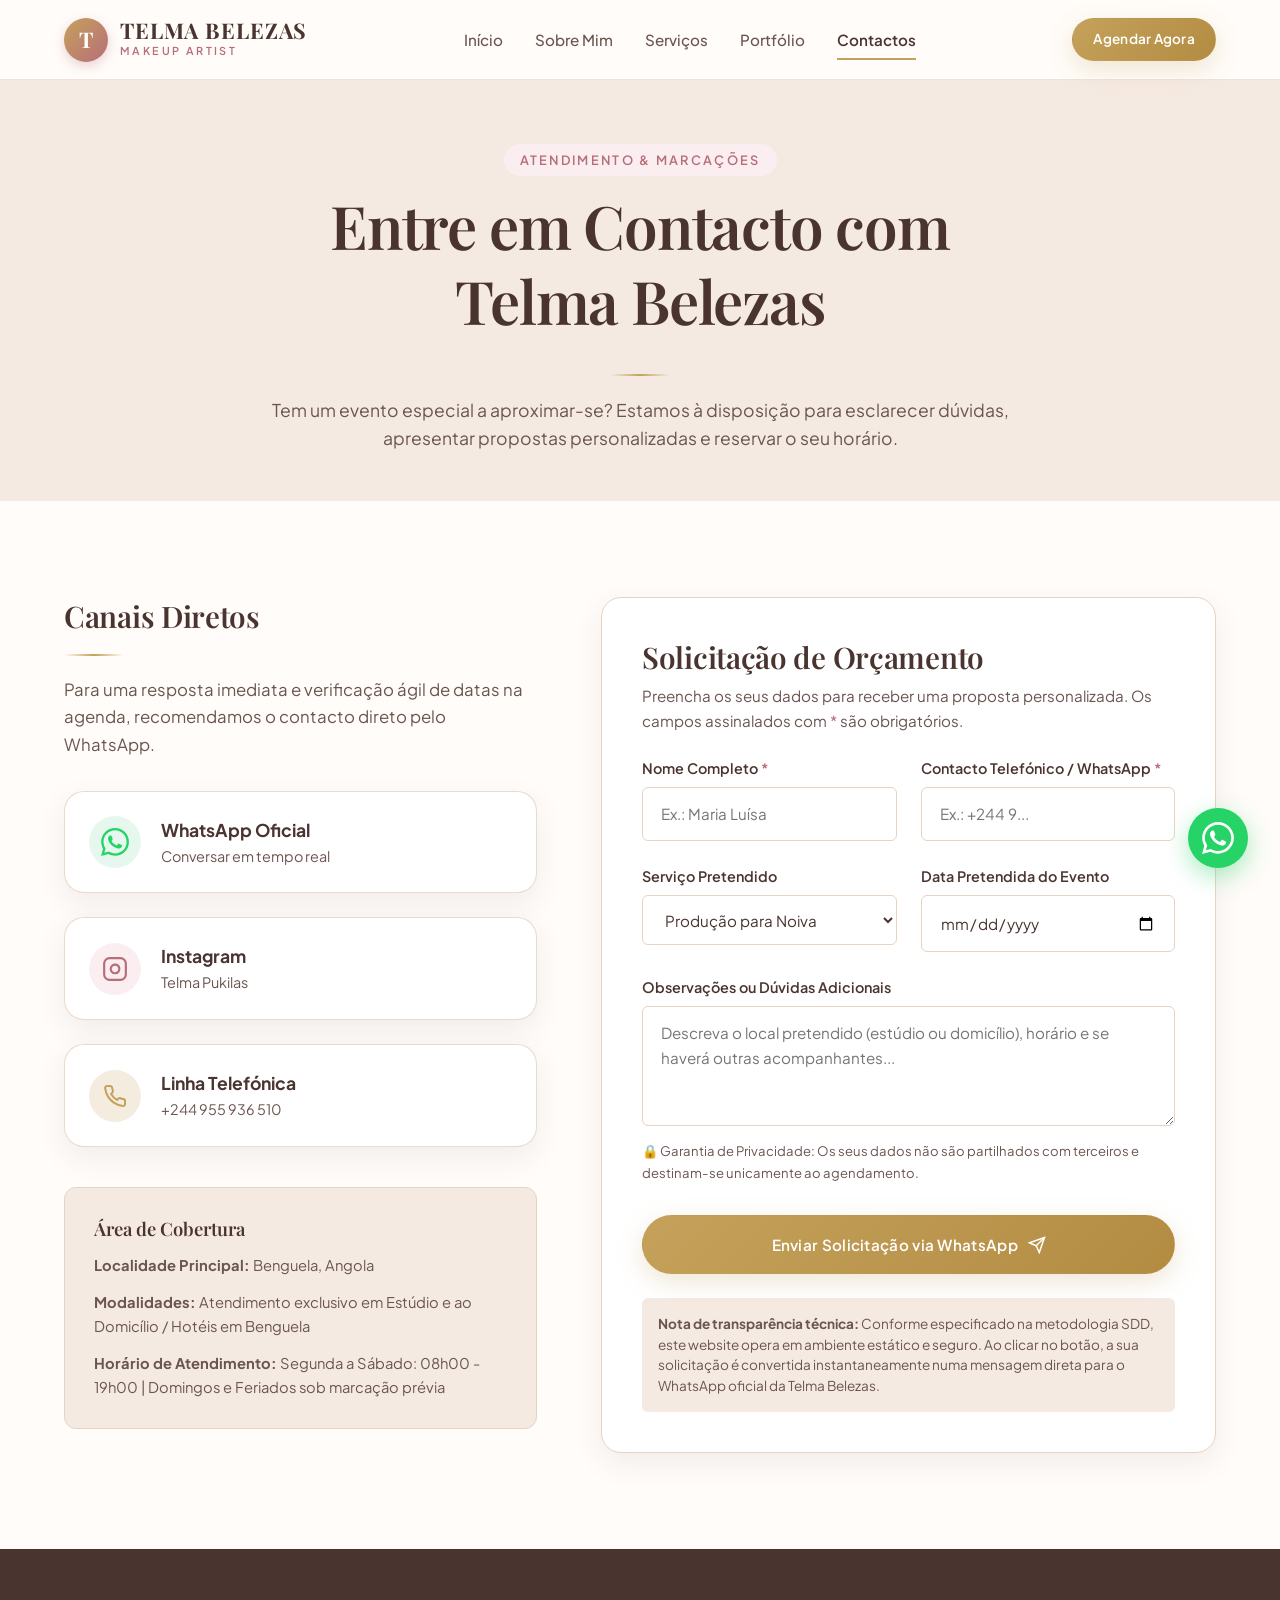
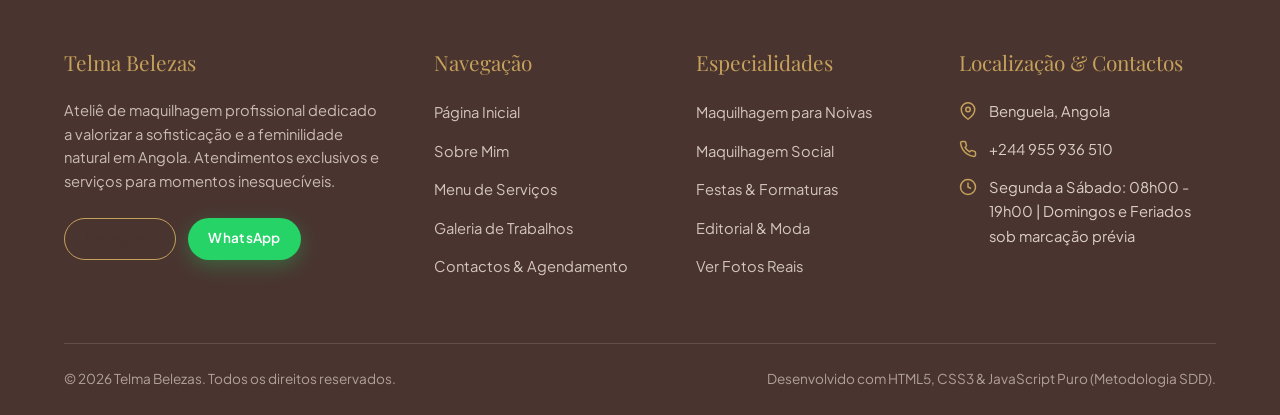
==== contactos.html @ d633916f "feat: initial commit - Telma Belezas portfolio web app" ====
<!DOCTYPE html>
<html lang="pt">
<head>
  <meta charset="UTF-8">
  <meta name="viewport" content="width=device-width, initial-scale=1.0">
  <title>Contactos & Agendamento — Telma Belezas | Maquilhadora em Benguela</title>
  <meta name="description" content="Entre em contacto com Telma Belezas para agendar a sua maquilhagem profissional, consultar datas para casamentos ou esclarecer dúvidas.">
  <meta name="author" content="Telma Belezas">

  <!-- Open Graph -->
  <meta property="og:type" content="website">
  <meta property="og:title" content="Contactos — Telma Belezas">
  <meta property="og:description" content="Fale diretamente com Telma Belezas via WhatsApp, telefone ou Instagram em Benguela, Angola.">
  <meta property="og:image" content="assets/images/telma-belezas.png">

  <!-- Estilos CSS -->
  <link rel="stylesheet" href="css/style.css">
  <link rel="stylesheet" href="css/components.css">
  <link rel="stylesheet" href="css/responsive.css">
</head>
<body>

  <!-- Link de Acessibilidade -->
  <a href="#main-content" class="skip-link">Saltar para o conteúdo principal</a>

  <!-- Cabeçalho -->
  <header class="site-header" role="banner">
    <div class="container header-container">
      <a href="index.html" class="brand-logo" aria-label="Telma Belezas - Página Inicial">
        <span class="logo-symbol" aria-hidden="true">T</span>
        <div class="logo-text-group">
          <span class="logo-main-text">Telma Belezas</span>
          <span class="logo-sub-text">Makeup Artist</span>
        </div>
      </a>

      <button class="mobile-nav-toggle" aria-expanded="false" aria-controls="primary-navigation" aria-label="Abrir menu de navegação">
        <span class="hamburger-line"></span>
        <span class="hamburger-line"></span>
        <span class="hamburger-line"></span>
      </button>

      <nav id="primary-navigation" class="nav-menu" role="navigation" aria-label="Navegação Principal">
        <a href="index.html" class="nav-link">Início</a>
        <a href="sobre.html" class="nav-link">Sobre Mim</a>
        <a href="servicos.html" class="nav-link">Serviços</a>
        <a href="portfolio.html" class="nav-link">Portfólio</a>
        <a href="contactos.html" class="nav-link active">Contactos</a>
      </nav>

      <a href="#" class="btn btn-primary btn-sm header-cta-btn" data-whatsapp-btn aria-label="Agendar via WhatsApp">
        <span>Agendar Agora</span>
      </a>
    </div>
  </header>

  <main id="main-content">

    <!-- HERO DE CONTACTOS -->
    <section class="section section-bg-nude" style="padding: 4rem 0 3rem 0;" aria-labelledby="contact-page-title">
      <div class="container text-center" style="max-width: 820px;">
        <span class="section-tagline">Atendimento & Marcações</span>
        <h1 id="contact-page-title" class="section-title">Entre em Contacto com Telma Belezas</h1>
        <div class="gold-divider"></div>
        <p class="section-subtitle">
          Tem um evento especial a aproximar-se? Estamos à disposição para esclarecer dúvidas, apresentar propostas personalizadas e reservar o seu horário.
        </p>
      </div>
    </section>

    <!-- CONTEÚDO PRINCIPAL: CANAIS DIRETOS & FORMULÁRIO -->
    <section class="section" aria-label="Canais de Comunicação">
      <div class="container" style="display: grid; grid-template-columns: 1fr 1.3fr; gap: 4rem; align-items: flex-start;">
        
        <!-- Coluna da Esquerda: Canais Rápidos -->
        <div>
          <h2 style="font-size: 1.85rem; margin-bottom: 0.8rem;">Canais Diretos</h2>
          <div class="gold-divider" style="margin-left: 0;"></div>
          <p style="margin-bottom: 2rem;">
            Para uma resposta imediata e verificação ágil de datas na agenda, recomendamos o contacto direto pelo WhatsApp.
          </p>

          <div style="display: flex; flex-direction: column; gap: 1.5rem; margin-bottom: 2.5rem;">
            
            <!-- WhatsApp -->
            <a href="#" class="service-card" data-whatsapp-btn style="padding: 1.5rem; text-decoration: none; flex-direction: row; align-items: center; gap: 1.25rem;">
              <div style="width: 52px; height: 52px; border-radius: 50%; background-color: #E6F8ED; color: #25D366; display: flex; align-items: center; justify-content: center; flex-shrink: 0;">
                <svg width="28" height="28" viewBox="0 0 24 24" fill="currentColor">
                  <path d="M.057 24l1.687-6.163c-1.041-1.804-1.588-3.849-1.587-5.946.003-6.556 5.338-11.891 11.893-11.891 3.181.001 6.167 1.24 8.413 3.488 2.245 2.248 3.481 5.236 3.48 8.414-.003 6.557-5.338 11.892-11.893 11.892-1.99-.001-3.951-.5-5.688-1.448l-6.305 1.654zm6.597-3.807c1.676.995 3.276 1.591 5.392 1.592 5.448 0 9.886-4.434 9.889-9.885.002-5.462-4.415-9.89-9.881-9.892-5.452 0-9.887 4.434-9.889 9.884-.001 2.225.651 3.891 1.746 5.634l-.999 3.648 3.742-.981zm11.387-5.464c-.074-.124-.272-.198-.57-.347-.297-.149-1.758-.868-2.031-.967-.272-.099-.47-.149-.669.149-.198.297-.768.967-.941 1.165-.173.198-.347.223-.644.074-.297-.149-1.255-.462-2.39-1.475-.883-.788-1.48-1.761-1.653-2.059-.173-.297-.018-.458.13-.606.134-.133.297-.347.446-.521.151-.172.2-.296.3-.495.099-.198.05-.372-.025-.521-.075-.148-.669-1.611-.916-2.206-.242-.579-.487-.501-.669-.51l-.57-.01c-.198 0-.52.074-.792.372s-1.04 1.016-1.04 2.479 1.065 2.876 1.213 3.074c.149.198 2.095 3.2 5.076 4.487.709.306 1.263.489 1.694.626.712.226 1.36.194 1.872.118.571-.085 1.758-.719 2.006-1.413.248-.695.248-1.29.173-1.414z"/>
                </svg>
              </div>
              <div>
                <div style="font-weight: 700; color: var(--color-brown-dark); font-size: 1.1rem;">WhatsApp Oficial</div>
                <div style="font-size: 0.9rem; color: var(--color-brown-muted);">Conversar em tempo real</div>
              </div>
            </a>

            <!-- Instagram -->
            <a href="#" class="service-card" data-instagram-btn style="padding: 1.5rem; text-decoration: none; flex-direction: row; align-items: center; gap: 1.25rem;">
              <div style="width: 52px; height: 52px; border-radius: 50%; background-color: var(--color-rose-light); color: var(--color-rose-deep); display: flex; align-items: center; justify-content: center; flex-shrink: 0;">
                <svg width="26" height="26" viewBox="0 0 24 24" fill="none" stroke="currentColor" stroke-width="2">
                  <rect x="2" y="2" width="20" height="20" rx="5" ry="5"></rect>
                  <path d="M16 11.37A4 4 0 1 1 12.63 8 4 4 0 0 1 16 11.37z"></path>
                  <line x1="17.5" y1="6.5" x2="17.51" y2="6.5"></line>
                </svg>
              </div>
              <div>
                <div style="font-weight: 700; color: var(--color-brown-dark); font-size: 1.1rem;">Instagram</div>
                <div style="font-size: 0.9rem; color: var(--color-brown-muted);" data-config="instagramHandle">Telma Pukilas</div>
              </div>
            </a>

            <!-- Chamada Telefónica -->
            <a href="#" class="service-card" data-phone-link style="padding: 1.5rem; text-decoration: none; flex-direction: row; align-items: center; gap: 1.25rem;">
              <div style="width: 52px; height: 52px; border-radius: 50%; background-color: var(--color-gold-light); color: var(--color-gold-elegant); display: flex; align-items: center; justify-content: center; flex-shrink: 0;">
                <svg width="24" height="24" viewBox="0 0 24 24" fill="none" stroke="currentColor" stroke-width="2">
                  <path d="M22 16.92v3a2 2 0 0 1-2.18 2 19.79 19.79 0 0 1-8.63-3.07 19.5 19.5 0 0 1-6-6 19.79 19.79 0 0 1-3.07-8.67A2 2 0 0 1 4.11 2h3a2 2 0 0 1 2 1.72 12.84 12.84 0 0 0 .7 2.81 2 2 0 0 1-.45 2.11L8.09 9.91a16 16 0 0 0 6 6l1.27-1.27a2 2 0 0 1 2.11-.45 12.84 12.84 0 0 0 2.81.7A2 2 0 0 1 22 16.92z"></path>
                </svg>
              </div>
              <div>
                <div style="font-weight: 700; color: var(--color-brown-dark); font-size: 1.1rem;">Linha Telefónica</div>
                <div style="font-size: 0.9rem; color: var(--color-brown-muted);" data-config="phoneDisplay">+244 955 936 510</div>
              </div>
            </a>

          </div>

          <!-- Informações de Atendimento -->
          <div style="background-color: var(--color-nude-light); padding: 1.8rem; border-radius: var(--radius-md); border: 1px solid var(--color-beige-soft);">
            <h3 style="font-size: 1.15rem; margin-bottom: 0.8rem;">Área de Cobertura</h3>
            <p style="font-size: 0.92rem; margin-bottom: 0.8rem;">
              <strong>Localidade Principal:</strong> <span data-config="locationDisplay">Benguela, Angola</span>
            </p>
            <p style="font-size: 0.92rem; margin-bottom: 0.8rem;">
              <strong>Modalidades:</strong> <span data-config="serviceArea">Atendimento em estúdio ou ao domicílio / hotéis</span>
            </p>
            <p style="font-size: 0.92rem; margin-bottom: 0;">
              <strong>Horário de Atendimento:</strong> <span data-config="businessHours">Segunda a Sábado: 08:00 - 19:00</span>
            </p>
          </div>
        </div>

        <!-- Coluna da Direita: Formulário de Pedido de Orçamento -->
        <div style="background-color: #FFFFFF; padding: 2.5rem; border-radius: var(--radius-lg); box-shadow: var(--shadow-card); border: 1px solid var(--color-beige-soft);">
          <h2 style="font-size: 1.85rem; margin-bottom: 0.5rem;">Solicitação de Orçamento</h2>
          <p style="font-size: 0.95rem; margin-bottom: 1.5rem;">
            Preencha os seus dados para receber uma proposta personalizada. Os campos assinalados com <span class="form-required">*</span> são obrigatórios.
          </p>

          <div id="form-alert" class="form-alert" role="alert"></div>

          <form id="contact-form" novalidate>
            <div class="form-grid">
              
              <div class="form-group">
                <label for="form-name" class="form-label">Nome Completo <span class="form-required">*</span></label>
                <input type="text" id="form-name" class="form-input" placeholder="Ex.: Maria Luísa" required>
              </div>

              <div class="form-group">
                <label for="form-phone" class="form-label">Contacto Telefónico / WhatsApp <span class="form-required">*</span></label>
                <input type="tel" id="form-phone" class="form-input" placeholder="Ex.: +244 9..." required>
              </div>

              <div class="form-group">
                <label for="form-service" class="form-label">Serviço Pretendido</label>
                <select id="form-service" class="form-select">
                  <option value="Produção para Noiva">Produção para Noiva</option>
                  <option value="Maquilhagem Social">Maquilhagem Social & Casual</option>
                  <option value="Festas, Galas & Formaturas">Festas, Galas & Formaturas</option>
                  <option value="Editorial ou Ensaio Fotográfico">Editorial ou Ensaio Fotográfico</option>
                  <option value="Outro Atendimento Personalizado">Outro Atendimento Personalizado</option>
                </select>
              </div>

              <div class="form-group">
                <label for="form-date" class="form-label">Data Pretendida do Evento</label>
                <input type="date" id="form-date" class="form-input">
              </div>

              <div class="form-group form-group-full">
                <label for="form-message" class="form-label">Observações ou Dúvidas Adicionais</label>
                <textarea id="form-message" class="form-textarea" placeholder="Descreva o local pretendido (estúdio ou domicílio), horário e se haverá outras acompanhantes..."></textarea>
                <span class="form-note">
                  🔒 Garantia de Privacidade: Os seus dados não são partilhados com terceiros e destinam-se unicamente ao agendamento.
                </span>
              </div>

              <div class="form-group form-group-full" style="margin-top: 0.5rem;">
                <button type="submit" class="btn btn-primary btn-block" style="padding: 1rem;">
                  <span>Enviar Solicitação via WhatsApp</span>
                  <svg width="20" height="20" viewBox="0 0 24 24" fill="none" stroke="currentColor" stroke-width="2">
                    <line x1="22" y1="2" x2="11" y2="13"></line>
                    <polygon points="22 2 15 22 11 13 2 9 22 2"></polygon>
                  </svg>
                </button>
              </div>

            </div>
          </form>

          <div style="margin-top: 1.5rem; padding: 1rem; background-color: var(--color-nude-light); border-radius: var(--radius-sm); font-size: 0.85rem; color: var(--color-brown-muted); line-height: 1.5;">
            <strong>Nota de transparência técnica:</strong> Conforme especificado na metodologia SDD, este website opera em ambiente estático e seguro. Ao clicar no botão, a sua solicitação é convertida instantaneamente numa mensagem direta para o WhatsApp oficial da Telma Belezas.
          </div>
        </div>

      </div>
    </section>

  </main>

  <!-- Rodapé Compartilhado -->
  <footer class="site-footer" role="contentinfo">
    <div class="container">
      <div class="footer-grid">
        <div>
          <div class="footer-col-title">Telma Belezas</div>
          <p class="footer-desc">
            Ateliê de maquilhagem profissional dedicado a valorizar a sofisticação e a feminilidade natural em Angola. Atendimentos exclusivos e serviços para momentos inesquecíveis.
          </p>
          <div style="display: flex; gap: 0.75rem;">
            <a href="#" class="btn btn-outline-gold btn-sm" data-instagram-btn aria-label="Siga no Instagram">
              <span>Instagram</span>
            </a>
            <a href="#" class="btn btn-whatsapp btn-sm" data-whatsapp-btn aria-label="Fale no WhatsApp">
              <span>WhatsApp</span>
            </a>
          </div>
        </div>

        <div>
          <div class="footer-col-title">Navegação</div>
          <ul class="footer-links">
            <li><a href="index.html" class="footer-link">Página Inicial</a></li>
            <li><a href="sobre.html" class="footer-link">Sobre Mim</a></li>
            <li><a href="servicos.html" class="footer-link">Menu de Serviços</a></li>
            <li><a href="portfolio.html" class="footer-link">Galeria de Trabalhos</a></li>
            <li><a href="contactos.html" class="footer-link">Contactos & Agendamento</a></li>
          </ul>
        </div>

        <div>
          <div class="footer-col-title">Especialidades</div>
          <ul class="footer-links">
            <li><a href="servicos.html#noivas" class="footer-link">Maquilhagem para Noivas</a></li>
            <li><a href="servicos.html#social" class="footer-link">Maquilhagem Social</a></li>
            <li><a href="servicos.html#eventos" class="footer-link">Festas & Formaturas</a></li>
            <li><a href="servicos.html#editorial" class="footer-link">Editorial & Moda</a></li>
            <li><a href="portfolio.html" class="footer-link">Ver Fotos Reais</a></li>
          </ul>
        </div>

        <div>
          <div class="footer-col-title">Localização & Contactos</div>
          <div class="footer-contact-item">
            <svg viewBox="0 0 24 24" fill="none" stroke="currentColor" stroke-width="2" aria-hidden="true">
              <path d="M21 10c0 7-9 13-9 13s-9-6-9-13a9 9 0 0 1 18 0z"></path>
              <circle cx="12" cy="10" r="3"></circle>
            </svg>
            <span data-config="locationDisplay">Benguela, Angola</span>
          </div>
          <div class="footer-contact-item">
            <svg viewBox="0 0 24 24" fill="none" stroke="currentColor" stroke-width="2" aria-hidden="true">
              <path d="M22 16.92v3a2 2 0 0 1-2.18 2 19.79 19.79 0 0 1-8.63-3.07 19.5 19.5 0 0 1-6-6 19.79 19.79 0 0 1-3.07-8.67A2 2 0 0 1 4.11 2h3a2 2 0 0 1 2 1.72 12.84 12.84 0 0 0 .7 2.81 2 2 0 0 1-.45 2.11L8.09 9.91a16 16 0 0 0 6 6l1.27-1.27a2 2 0 0 1 2.11-.45 12.84 12.84 0 0 0 2.81.7A2 2 0 0 1 22 16.92z"></path>
            </svg>
            <span data-config="phoneDisplay">+244 955 936 510</span>
          </div>
          <div class="footer-contact-item">
            <svg viewBox="0 0 24 24" fill="none" stroke="currentColor" stroke-width="2" aria-hidden="true">
              <circle cx="12" cy="12" r="10"></circle>
              <polyline points="12 6 12 12 16 14"></polyline>
            </svg>
            <span data-config="businessHours">Segunda a Sábado: 08:00 - 19:00</span>
          </div>
        </div>
      </div>

      <div class="footer-bottom">
        <div>
          &copy; <span id="current-year">2026</span> Telma Belezas. Todos os direitos reservados.
        </div>
        <div>
          Desenvolvido com HTML5, CSS3 & JavaScript Puro (Metodologia SDD).
        </div>
      </div>
    </div>
  </footer>

  <!-- Botão Flutuante do WhatsApp -->
  <a href="#" class="floating-whatsapp" data-whatsapp-btn aria-label="Conversar com Telma Belezas no WhatsApp">
    <span class="floating-whatsapp-tooltip">Fale com Telma Belezas</span>
    <svg viewBox="0 0 24 24" aria-hidden="true">
      <path d="M.057 24l1.687-6.163c-1.041-1.804-1.588-3.849-1.587-5.946.003-6.556 5.338-11.891 11.893-11.891 3.181.001 6.167 1.24 8.413 3.488 2.245 2.248 3.481 5.236 3.48 8.414-.003 6.557-5.338 11.892-11.893 11.892-1.99-.001-3.951-.5-5.688-1.448l-6.305 1.654zm6.597-3.807c1.676.995 3.276 1.591 5.392 1.592 5.448 0 9.886-4.434 9.889-9.885.002-5.462-4.415-9.89-9.881-9.892-5.452 0-9.887 4.434-9.889 9.884-.001 2.225.651 3.891 1.746 5.634l-.999 3.648 3.742-.981zm11.387-5.464c-.074-.124-.272-.198-.57-.347-.297-.149-1.758-.868-2.031-.967-.272-.099-.47-.149-.669.149-.198.297-.768.967-.941 1.165-.173.198-.347.223-.644.074-.297-.149-1.255-.462-2.39-1.475-.883-.788-1.48-1.761-1.653-2.059-.173-.297-.018-.458.13-.606.134-.133.297-.347.446-.521.151-.172.2-.296.3-.495.099-.198.05-.372-.025-.521-.075-.148-.669-1.611-.916-2.206-.242-.579-.487-.501-.669-.51l-.57-.01c-.198 0-.52.074-.792.372s-1.04 1.016-1.04 2.479 1.065 2.876 1.213 3.074c.149.198 2.095 3.2 5.076 4.487.709.306 1.263.489 1.694.626.712.226 1.36.194 1.872.118.571-.085 1.758-.719 2.006-1.413.248-.695.248-1.29.173-1.414z"/>
    </svg>
  </a>

  <!-- Scripts -->
  <script src="js/config.js"></script>
  <script src="js/navigation.js"></script>
  <script src="js/main.js"></script>
</body>
</html>
---- css/style.css ----
/* ==========================================================================
   TELMA BELEZAS — ESTILOS BASE & VARIÁVEIS DE DESIGN SYSTEM
   Projeto: Portfólio Profissional de Maquilhadora
   Metodologia: Spec-Driven Development (SDD)
   ========================================================================== */

/* Fontes do Google Fonts com excelente legibilidade e elegância editorial */
@import url('https://fonts.googleapis.com/css2?family=Cormorant+Garamond:ital,wght@0,500;0,600;0,700;1,400&family=Playfair+Display:ital,wght@0,500;0,600;0,700;1,400;1,600&family=Plus+Jakarta+Sans:wght@300;400;500;600;700&display=swap');

:root {
  /* Paleta Obrigatória do Documento */
  --color-nude-light: #F5EAE2;
  --color-beige-soft: #E7D3C3;
  --color-rose-delicate: #D9A6AC;
  --color-rose-deep: #B76E79;
  --color-gold-elegant: #C5A15B;
  --color-brown-dark: #4A3430;
  --color-white-warm: #FFFCF9;

  /* Variações e Tons Derivados para Equilíbrio Visual */
  --color-brown-text: #3D2B28;
  --color-brown-muted: #6B5550;
  --color-gold-hover: #b08d47;
  --color-gold-light: #f4ecdf;
  --color-rose-light: #faeef0;
  --color-overlay: rgba(74, 52, 48, 0.75);
  --color-border: rgba(183, 110, 121, 0.2);
  --color-card-bg: #FFFFFF;

  /* Tipografia */
  --font-serif: 'Playfair Display', 'Cormorant Garamond', Georgia, 'Times New Roman', serif;
  --font-sans: 'Plus Jakarta Sans', -apple-system, BlinkMacSystemFont, 'Segoe UI', Roboto, sans-serif;

  /* Espaçamento */
  --space-xs: 0.5rem;   /* 8px */
  --space-sm: 1rem;     /* 16px */
  --space-md: 1.5rem;   /* 24px */
  --space-lg: 2.5rem;   /* 40px */
  --space-xl: 4rem;     /* 64px */
  --space-2xl: 6rem;    /* 96px */

  /* Bordas e Sombras */
  --radius-sm: 6px;
  --radius-md: 12px;
  --radius-lg: 20px;
  --radius-pill: 9999px;
  --shadow-subtle: 0 4px 20px rgba(74, 52, 48, 0.05);
  --shadow-card: 0 10px 30px rgba(74, 52, 48, 0.08);
  --shadow-hover: 0 16px 40px rgba(74, 52, 48, 0.14);
  --shadow-gold: 0 8px 24px rgba(197, 161, 91, 0.25);

  /* Transições suaves */
  --transition-fast: 0.2s cubic-bezier(0.4, 0, 0.2, 1);
  --transition-normal: 0.35s cubic-bezier(0.4, 0, 0.2, 1);
  --transition-slow: 0.5s cubic-bezier(0.4, 0, 0.2, 1);

  /* Layout */
  --container-max: 1200px;
  --container-wide: 1360px;
  --header-height: 80px;
}

/* Reset Moderno */
*, *::before, *::after {
  box-sizing: border-box;
  margin: 0;
  padding: 0;
}

html {
  font-size: 16px;
  scroll-behavior: smooth;
  -webkit-font-smoothing: antialiased;
  -moz-osx-font-smoothing: grayscale;
}

body {
  font-family: var(--font-sans);
  background-color: var(--color-white-warm);
  color: var(--color-brown-text);
  line-height: 1.65;
  overflow-x: hidden;
  display: flex;
  flex-direction: column;
  min-height: 100vh;
}

img, picture, svg, video {
  display: block;
  max-width: 100%;
  height: auto;
}

input, button, textarea, select {
  font: inherit;
}

a {
  color: inherit;
  text-decoration: none;
  transition: color var(--transition-fast);
}

ul, ol {
  list-style: none;
}

/* Acessibilidade de Foco */
:focus-visible {
  outline: 2px solid var(--color-gold-elegant);
  outline-offset: 3px;
}

/* Tipografia Base */
h1, h2, h3, h4, .font-serif {
  font-family: var(--font-serif);
  color: var(--color-brown-dark);
  font-weight: 600;
  line-height: 1.25;
}

h1 {
  font-size: clamp(2.25rem, 5vw, 3.75rem);
  letter-spacing: -0.02em;
}

h2 {
  font-size: clamp(1.85rem, 4vw, 2.75rem);
  letter-spacing: -0.01em;
}

h3 {
  font-size: clamp(1.35rem, 2.5vw, 1.85rem);
}

p {
  color: var(--color-brown-muted);
  font-size: 1.05rem;
  margin-bottom: 1.25rem;
}

p:last-child {
  margin-bottom: 0;
}

.text-gold {
  color: var(--color-gold-elegant);
}

.text-rose {
  color: var(--color-rose-deep);
}

.text-center {
  text-align: center;
}

/* Contêineres de Layout */
.container {
  width: 100%;
  max-width: var(--container-max);
  margin-left: auto;
  margin-right: auto;
  padding-left: 1.5rem;
  padding-right: 1.5rem;
}

.container-wide {
  width: 100%;
  max-width: var(--container-wide);
  margin-left: auto;
  margin-right: auto;
  padding-left: 1.5rem;
  padding-right: 1.5rem;
}

/* Seções Padrão */
.section {
  padding: var(--space-2xl) 0;
  position: relative;
}

.section-sm {
  padding: var(--space-xl) 0;
}

.section-bg-nude {
  background-color: var(--color-nude-light);
}

.section-bg-warm {
  background-color: var(--color-white-warm);
}

.section-header {
  text-align: center;
  max-width: 680px;
  margin: 0 auto var(--space-xl) auto;
}

.section-tagline {
  display: inline-block;
  font-family: var(--font-sans);
  text-transform: uppercase;
  font-size: 0.8rem;
  letter-spacing: 0.18em;
  font-weight: 600;
  color: var(--color-rose-deep);
  margin-bottom: 0.75rem;
  background-color: var(--color-rose-light);
  padding: 0.35rem 1rem;
  border-radius: var(--radius-pill);
}

.section-title {
  margin-bottom: 1rem;
  position: relative;
  display: inline-block;
}

.section-subtitle {
  color: var(--color-brown-muted);
  font-size: 1.1rem;
  line-height: 1.6;
}

/* Linha Divisória Dourada Refinada */
.gold-divider {
  width: 60px;
  height: 2px;
  background: linear-gradient(90deg, transparent, var(--color-gold-elegant), transparent);
  margin: 1.25rem auto;
}

/* Skip Link para Acessibilidade */
.skip-link {
  position: absolute;
  top: -100px;
  left: 1rem;
  background: var(--color-brown-dark);
  color: var(--color-white-warm);
  padding: 0.75rem 1.25rem;
  z-index: 9999;
  border-radius: var(--radius-sm);
  transition: top var(--transition-fast);
}

.skip-link:focus {
  top: 1rem;
}

/* Respeito à preferência por movimento reduzido */
@media (prefers-reduced-motion: reduce) {
  *, *::before, *::after {
    animation-duration: 0.01ms !important;
    animation-iteration-count: 1 !important;
    transition-duration: 0.01ms !important;
    scroll-behavior: auto !important;
  }
}
---- css/components.css ----
/* ==========================================================================
   TELMA BELEZAS — COMPONENTES DE INTERFACE (components.css)
   ========================================================================== */

/* --------------------------------------------------------------------------
   1. CABEÇALHO & NAVEGAÇÃO
   -------------------------------------------------------------------------- */
.site-header {
  position: sticky;
  top: 0;
  left: 0;
  width: 100%;
  height: var(--header-height);
  background-color: rgba(255, 252, 249, 0.92);
  backdrop-filter: blur(12px);
  -webkit-backdrop-filter: blur(12px);
  border-bottom: 1px solid rgba(231, 211, 195, 0.6);
  z-index: 1000;
  transition: all var(--transition-normal);
}

.site-header.scrolled {
  box-shadow: var(--shadow-subtle);
  background-color: rgba(255, 252, 249, 0.98);
}

.header-container {
  display: flex;
  align-items: center;
  justify-content: space-between;
  height: 100%;
}

/* Logótipo Tipográfico */
.brand-logo {
  display: flex;
  align-items: center;
  gap: 0.75rem;
  text-decoration: none;
}

.logo-symbol {
  width: 44px;
  height: 44px;
  background: linear-gradient(135deg, var(--color-gold-elegant), var(--color-rose-deep));
  color: var(--color-white-warm);
  border-radius: 50%;
  display: flex;
  align-items: center;
  justify-content: center;
  font-family: var(--font-serif);
  font-size: 1.35rem;
  font-weight: 700;
  box-shadow: 0 4px 12px rgba(183, 110, 121, 0.3);
}

.logo-text-group {
  display: flex;
  flex-direction: column;
}

.logo-main-text {
  font-family: var(--font-serif);
  font-size: 1.35rem;
  font-weight: 700;
  color: var(--color-brown-dark);
  letter-spacing: 0.04em;
  text-transform: uppercase;
  line-height: 1.1;
}

.logo-sub-text {
  font-family: var(--font-sans);
  font-size: 0.68rem;
  color: var(--color-rose-deep);
  letter-spacing: 0.22em;
  text-transform: uppercase;
  font-weight: 600;
}

/* Menu de Navegação */
.nav-menu {
  display: flex;
  align-items: center;
  gap: 2rem;
}

.nav-link {
  font-size: 0.95rem;
  font-weight: 500;
  color: var(--color-brown-muted);
  position: relative;
  padding: 0.5rem 0;
  transition: color var(--transition-fast);
}

.nav-link::after {
  content: '';
  position: absolute;
  bottom: 0;
  left: 0;
  width: 0;
  height: 2px;
  background-color: var(--color-gold-elegant);
  transition: width var(--transition-normal);
}

.nav-link:hover {
  color: var(--color-brown-dark);
}

.nav-link:hover::after,
.nav-link.active::after {
  width: 100%;
}

.nav-link.active {
  color: var(--color-brown-dark);
  font-weight: 600;
}

/* Botão Hamburger para Mobile */
.mobile-nav-toggle {
  display: none;
  background: transparent;
  border: none;
  width: 44px;
  height: 44px;
  padding: 10px 8px;
  cursor: pointer;
  z-index: 1100;
  flex-direction: column;
  justify-content: space-around;
  align-items: center;
}

.hamburger-line {
  width: 26px;
  height: 2px;
  background-color: var(--color-brown-dark);
  border-radius: 2px;
  transition: all var(--transition-normal);
}

.mobile-nav-toggle[aria-expanded="true"] .hamburger-line:nth-child(1) {
  transform: translateY(8px) rotate(45deg);
}
.mobile-nav-toggle[aria-expanded="true"] .hamburger-line:nth-child(2) {
  opacity: 0;
}
.mobile-nav-toggle[aria-expanded="true"] .hamburger-line:nth-child(3) {
  transform: translateY(-8px) rotate(-45deg);
}

/* --------------------------------------------------------------------------
   2. BOTÕES & AÇÕES
   -------------------------------------------------------------------------- */
.btn {
  display: inline-flex;
  align-items: center;
  justify-content: center;
  gap: 0.6rem;
  padding: 0.85rem 1.85rem;
  border-radius: var(--radius-pill);
  font-size: 0.95rem;
  font-weight: 600;
  letter-spacing: 0.02em;
  text-decoration: none;
  cursor: pointer;
  border: 1px solid transparent;
  transition: all var(--transition-normal);
  text-align: center;
}

.btn svg {
  width: 18px;
  height: 18px;
  flex-shrink: 0;
  transition: transform var(--transition-fast);
}

.btn:hover svg {
  transform: translateX(3px);
}

.btn-primary {
  background: linear-gradient(135deg, var(--color-gold-elegant), #b38c42);
  color: #FFFFFF;
  box-shadow: var(--shadow-gold);
}

.btn-primary:hover {
  background: linear-gradient(135deg, #d3ad64, var(--color-gold-elegant));
  box-shadow: 0 10px 28px rgba(197, 161, 91, 0.4);
  transform: translateY(-2px);
}

.btn-secondary {
  background-color: var(--color-rose-deep);
  color: #FFFFFF;
  box-shadow: 0 6px 20px rgba(183, 110, 121, 0.25);
}

.btn-secondary:hover {
  background-color: #9d5a64;
  box-shadow: 0 10px 26px rgba(183, 110, 121, 0.35);
  transform: translateY(-2px);
}

.btn-outline {
  background-color: transparent;
  border-color: var(--color-brown-dark);
  color: var(--color-brown-dark);
}

.btn-outline:hover {
  background-color: var(--color-brown-dark);
  color: var(--color-white-warm);
  transform: translateY(-2px);
}

.btn-outline-gold {
  background-color: transparent;
  border-color: var(--color-gold-elegant);
  color: var(--color-brown-dark);
}

.btn-outline-gold:hover {
  background-color: var(--color-gold-elegant);
  color: #FFFFFF;
  transform: translateY(-2px);
}

.btn-whatsapp {
  background-color: #25D366;
  color: #FFFFFF;
  border: none;
  box-shadow: 0 6px 20px rgba(37, 211, 102, 0.3);
}

.btn-whatsapp:hover {
  background-color: #20BA5A;
  box-shadow: 0 10px 26px rgba(37, 211, 102, 0.45);
  transform: translateY(-2px);
}

.btn-sm {
  padding: 0.55rem 1.25rem;
  font-size: 0.85rem;
}

.btn-block {
  width: 100%;
}

/* Botão Flutuante de WhatsApp */
.floating-whatsapp {
  position: fixed;
  bottom: 2rem;
  right: 2rem;
  width: 60px;
  height: 60px;
  background-color: #25D366;
  color: #FFFFFF;
  border-radius: 50%;
  display: flex;
  align-items: center;
  justify-content: center;
  box-shadow: 0 8px 24px rgba(37, 211, 102, 0.4);
  z-index: 900;
  transition: transform var(--transition-normal), box-shadow var(--transition-normal);
}

.floating-whatsapp svg {
  width: 32px;
  height: 32px;
  fill: currentColor;
}

.floating-whatsapp:hover {
  transform: scale(1.08) translateY(-4px);
  box-shadow: 0 12px 30px rgba(37, 211, 102, 0.55);
}

.floating-whatsapp-tooltip {
  position: absolute;
  right: 70px;
  background-color: var(--color-brown-dark);
  color: #FFFFFF;
  padding: 0.45rem 0.9rem;
  border-radius: var(--radius-sm);
  font-size: 0.8rem;
  font-weight: 500;
  white-space: nowrap;
  pointer-events: none;
  opacity: 0;
  transform: translateX(10px);
  transition: all var(--transition-fast);
}

.floating-whatsapp:hover .floating-whatsapp-tooltip {
  opacity: 1;
  transform: translateX(0);
}

/* --------------------------------------------------------------------------
   3. SEÇÃO HERO (PÁGINA INICIAL)
   -------------------------------------------------------------------------- */
.hero {
  padding: 4rem 0 5rem 0;
  background: radial-gradient(circle at top right, rgba(231, 211, 195, 0.4), transparent 60%),
              radial-gradient(circle at bottom left, rgba(217, 166, 172, 0.2), transparent 50%),
              var(--color-white-warm);
  overflow: hidden;
  position: relative;
}

.hero-grid {
  display: grid;
  grid-template-columns: 1.15fr 0.85fr;
  align-items: center;
  gap: 3.5rem;
}

.hero-content {
  max-width: 620px;
}

.hero-badge {
  display: inline-flex;
  align-items: center;
  gap: 0.5rem;
  font-size: 0.82rem;
  font-weight: 600;
  color: var(--color-brown-dark);
  background-color: var(--color-beige-soft);
  padding: 0.4rem 1.1rem;
  border-radius: var(--radius-pill);
  margin-bottom: 1.5rem;
  border: 1px solid rgba(197, 161, 91, 0.3);
}

.hero-badge-dot {
  width: 8px;
  height: 8px;
  background-color: var(--color-gold-elegant);
  border-radius: 50%;
}

.hero-title {
  margin-bottom: 1.5rem;
}

.hero-description {
  font-size: 1.15rem;
  line-height: 1.7;
  color: var(--color-brown-muted);
  margin-bottom: 2.2rem;
}

.hero-actions {
  display: flex;
  align-items: center;
  flex-wrap: wrap;
  gap: 1.25rem;
  margin-bottom: 2.5rem;
}

.hero-features {
  display: flex;
  gap: 2rem;
  border-top: 1px solid var(--color-border);
  padding-top: 1.8rem;
}

.hero-feature-item {
  display: flex;
  flex-direction: column;
}

.hero-feature-number {
  font-family: var(--font-serif);
  font-size: 1.8rem;
  font-weight: 700;
  color: var(--color-brown-dark);
  line-height: 1;
}

.hero-feature-label {
  font-size: 0.8rem;
  color: var(--color-brown-muted);
  margin-top: 0.25rem;
}

.hero-media {
  position: relative;
  display: flex;
  justify-content: center;
}

.hero-image-wrapper {
  position: relative;
  width: 100%;
  max-width: 440px;
  aspect-ratio: 4 / 5;
  border-radius: 180px 180px var(--radius-lg) var(--radius-lg);
  overflow: hidden;
  box-shadow: var(--shadow-card);
  border: 8px solid #FFFFFF;
}

.hero-image {
  width: 100%;
  height: 100%;
  object-fit: cover;
  transition: transform var(--transition-slow);
}

.hero-image-wrapper:hover .hero-image {
  transform: scale(1.03);
}

.hero-floating-card {
  position: absolute;
  bottom: 20px;
  left: -20px;
  background-color: rgba(255, 255, 255, 0.95);
  backdrop-filter: blur(8px);
  padding: 1rem 1.4rem;
  border-radius: var(--radius-md);
  box-shadow: var(--shadow-hover);
  border: 1px solid var(--color-beige-soft);
  display: flex;
  align-items: center;
  gap: 0.85rem;
}

.floating-card-icon {
  width: 40px;
  height: 40px;
  border-radius: 50%;
  background-color: var(--color-rose-light);
  color: var(--color-rose-deep);
  display: flex;
  align-items: center;
  justify-content: center;
}

/* --------------------------------------------------------------------------
   4. CARTÕES DE SERVIÇOS (.service-card)
   -------------------------------------------------------------------------- */
.services-grid {
  display: grid;
  grid-template-columns: repeat(auto-fit, minmax(320px, 1fr));
  gap: 2rem;
}

.service-card {
  background-color: var(--color-card-bg);
  border-radius: var(--radius-lg);
  overflow: hidden;
  box-shadow: var(--shadow-card);
  border: 1px solid rgba(231, 211, 195, 0.8);
  display: flex;
  flex-direction: column;
  transition: transform var(--transition-normal), box-shadow var(--transition-normal);
}

.service-card:hover {
  transform: translateY(-6px);
  box-shadow: var(--shadow-hover);
}

.service-card-media {
  position: relative;
  width: 100%;
  aspect-ratio: 16 / 10;
  overflow: hidden;
}

.service-card-media img {
  width: 100%;
  height: 100%;
  object-fit: cover;
  transition: transform var(--transition-slow);
}

.service-card:hover .service-card-media img {
  transform: scale(1.05);
}

.service-card-badge {
  position: absolute;
  top: 1rem;
  right: 1rem;
  background-color: rgba(74, 52, 48, 0.85);
  backdrop-filter: blur(4px);
  color: var(--color-white-warm);
  font-size: 0.72rem;
  font-weight: 600;
  letter-spacing: 0.08em;
  text-transform: uppercase;
  padding: 0.35rem 0.85rem;
  border-radius: var(--radius-pill);
}

.service-card-body {
  padding: 1.85rem;
  display: flex;
  flex-direction: column;
  flex-grow: 1;
}

.service-card-title {
  font-size: 1.45rem;
  margin-bottom: 0.4rem;
}

.service-card-subtitle {
  font-size: 0.9rem;
  color: var(--color-rose-deep);
  font-weight: 500;
  margin-bottom: 1rem;
}

.service-card-description {
  font-size: 0.98rem;
  color: var(--color-brown-muted);
  line-height: 1.6;
  margin-bottom: 1.4rem;
}

.service-features-list {
  margin-bottom: 1.75rem;
  display: flex;
  flex-direction: column;
  gap: 0.65rem;
}

.service-feature-item {
  display: flex;
  align-items: flex-start;
  gap: 0.6rem;
  font-size: 0.92rem;
  color: var(--color-brown-text);
}

.service-feature-item svg {
  width: 16px;
  height: 16px;
  color: var(--color-gold-elegant);
  flex-shrink: 0;
  margin-top: 3px;
}

.service-card-footer {
  margin-top: auto;
  border-top: 1px solid var(--color-nude-light);
  padding-top: 1.25rem;
  display: flex;
  flex-direction: column;
  gap: 0.85rem;
}

.service-price-notice {
  font-size: 0.82rem;
  color: var(--color-brown-muted);
  font-style: italic;
  display: flex;
  align-items: center;
  gap: 0.4rem;
}

/* --------------------------------------------------------------------------
   5. FILTROS E GALERIA DO PORTFÓLIO
   -------------------------------------------------------------------------- */
.filter-bar {
  display: flex;
  justify-content: center;
  flex-wrap: wrap;
  gap: 0.75rem;
  margin-bottom: 2.5rem;
}

.filter-btn {
  background-color: var(--color-white-warm);
  border: 1px solid var(--color-beige-soft);
  color: var(--color-brown-muted);
  padding: 0.6rem 1.4rem;
  border-radius: var(--radius-pill);
  font-size: 0.9rem;
  font-weight: 500;
  cursor: pointer;
  transition: all var(--transition-fast);
}

.filter-btn:hover {
  background-color: var(--color-nude-light);
  color: var(--color-brown-dark);
}

.filter-btn.active {
  background-color: var(--color-brown-dark);
  color: var(--color-white-warm);
  border-color: var(--color-brown-dark);
}

/* Grelha do Portfólio (Editorial e Masonry Dinâmico) */
.gallery-grid {
  display: grid;
  grid-template-columns: repeat(auto-fill, minmax(280px, 1fr));
  gap: 1.5rem;
}

.gallery-item {
  position: relative;
  border-radius: var(--radius-md);
  overflow: hidden;
  box-shadow: var(--shadow-card);
  background-color: var(--color-nude-light);
  cursor: pointer;
  aspect-ratio: 3 / 4;
  outline: none;
  transition: transform var(--transition-normal), box-shadow var(--transition-normal);
}

.gallery-item:hover,
.gallery-item:focus-visible {
  transform: translateY(-4px);
  box-shadow: var(--shadow-hover);
}

.gallery-img {
  width: 100%;
  height: 100%;
  object-fit: cover;
  transition: transform var(--transition-slow);
}

.gallery-item:hover .gallery-img {
  transform: scale(1.06);
}

.gallery-overlay {
  position: absolute;
  inset: 0;
  background: linear-gradient(to top, rgba(74, 52, 48, 0.92) 0%, rgba(74, 52, 48, 0.3) 60%, transparent 100%);
  display: flex;
  flex-direction: column;
  justify-content: flex-end;
  padding: 1.5rem;
  opacity: 0;
  transition: opacity var(--transition-normal);
}

.gallery-item:hover .gallery-overlay,
.gallery-item:focus-visible .gallery-overlay {
  opacity: 1;
}

.gallery-category-tag {
  font-size: 0.75rem;
  font-weight: 600;
  letter-spacing: 0.1em;
  text-transform: uppercase;
  color: var(--color-gold-elegant);
  margin-bottom: 0.35rem;
}

.gallery-title {
  font-family: var(--font-serif);
  font-size: 1.25rem;
  color: var(--color-white-warm);
  line-height: 1.2;
}

.gallery-zoom-icon {
  position: absolute;
  top: 1.25rem;
  right: 1.25rem;
  width: 38px;
  height: 38px;
  border-radius: 50%;
  background-color: rgba(255, 255, 255, 0.25);
  backdrop-filter: blur(4px);
  color: #FFFFFF;
  display: flex;
  align-items: center;
  justify-content: center;
}

/* --------------------------------------------------------------------------
   6. MODAL LIGHTBOX
   -------------------------------------------------------------------------- */
.lightbox-modal {
  position: fixed;
  inset: 0;
  background-color: rgba(30, 20, 18, 0.92);
  backdrop-filter: blur(12px);
  z-index: 2000;
  display: flex;
  align-items: center;
  justify-content: center;
  padding: 1.5rem;
  opacity: 0;
  visibility: hidden;
  transition: opacity var(--transition-normal), visibility var(--transition-normal);
}

.lightbox-modal.is-open {
  opacity: 1;
  visibility: visible;
}

.lightbox-container {
  position: relative;
  max-width: 900px;
  width: 100%;
  max-height: 90vh;
  display: flex;
  flex-direction: column;
  align-items: center;
}

.lightbox-image-wrap {
  position: relative;
  max-height: 75vh;
  display: flex;
  align-items: center;
  justify-content: center;
  overflow: hidden;
  border-radius: var(--radius-sm);
  box-shadow: 0 20px 50px rgba(0, 0, 0, 0.5);
}

.lightbox-img {
  max-height: 75vh;
  max-width: 100%;
  object-fit: contain;
}

.lightbox-details {
  width: 100%;
  padding-top: 1.25rem;
  display: flex;
  justify-content: space-between;
  align-items: center;
  color: var(--color-white-warm);
}

.lightbox-info {
  display: flex;
  flex-direction: column;
}

.lightbox-title {
  font-family: var(--font-serif);
  font-size: 1.35rem;
  margin-bottom: 0.25rem;
}

.lightbox-desc {
  font-size: 0.9rem;
  color: var(--color-beige-soft);
}

.lightbox-counter {
  font-size: 0.85rem;
  color: var(--color-rose-delicate);
  font-weight: 500;
}

/* Controles da Modal */
.lightbox-btn {
  background: rgba(255, 255, 255, 0.15);
  border: 1px solid rgba(255, 255, 255, 0.2);
  color: #FFFFFF;
  border-radius: 50%;
  width: 50px;
  height: 50px;
  display: flex;
  align-items: center;
  justify-content: center;
  cursor: pointer;
  transition: all var(--transition-fast);
}

.lightbox-btn:hover {
  background: rgba(255, 255, 255, 0.3);
  transform: scale(1.08);
}

.lightbox-close-btn {
  position: absolute;
  top: -55px;
  right: 0;
  width: 44px;
  height: 44px;
}

.lightbox-nav-btn {
  position: absolute;
  top: 50%;
  transform: translateY(-50%);
  z-index: 10;
}

.lightbox-prev-btn {
  left: -70px;
}

.lightbox-next-btn {
  right: -70px;
}

/* --------------------------------------------------------------------------
   7. FORMULÁRIOS (.contact-form)
   -------------------------------------------------------------------------- */
.form-grid {
  display: grid;
  grid-template-columns: 1fr 1fr;
  gap: 1.5rem;
}

.form-group-full {
  grid-column: 1 / -1;
}

.form-group {
  display: flex;
  flex-direction: column;
  gap: 0.4rem;
}

.form-label {
  font-size: 0.9rem;
  font-weight: 600;
  color: var(--color-brown-dark);
}

.form-required {
  color: var(--color-rose-deep);
}

.form-input,
.form-select,
.form-textarea {
  width: 100%;
  padding: 0.85rem 1.15rem;
  border-radius: var(--radius-sm);
  border: 1px solid var(--color-beige-soft);
  background-color: #FFFFFF;
  color: var(--color-brown-dark);
  font-size: 0.95rem;
  transition: border-color var(--transition-fast), box-shadow var(--transition-fast);
}

.form-input:focus,
.form-select:focus,
.form-textarea:focus {
  outline: none;
  border-color: var(--color-gold-elegant);
  box-shadow: 0 0 0 3px rgba(197, 161, 91, 0.2);
}

.form-textarea {
  min-height: 120px;
  resize: vertical;
}

.form-note {
  font-size: 0.82rem;
  color: var(--color-brown-muted);
  margin-top: 0.5rem;
}

.form-alert {
  padding: 1rem 1.25rem;
  border-radius: var(--radius-sm);
  margin-bottom: 1.5rem;
  display: none;
  font-size: 0.92rem;
}

.form-alert.alert-info {
  background-color: var(--color-rose-light);
  color: var(--color-brown-dark);
  border: 1px solid var(--color-rose-delicate);
}

/* --------------------------------------------------------------------------
   8. RODAPÉ (.site-footer)
   -------------------------------------------------------------------------- */
.site-footer {
  background-color: var(--color-brown-dark);
  color: var(--color-nude-light);
  padding: var(--space-2xl) 0 var(--space-md) 0;
  margin-top: auto;
}

.footer-grid {
  display: grid;
  grid-template-columns: 1.5fr 1fr 1fr 1.2fr;
  gap: 3rem;
  margin-bottom: var(--space-xl);
}

.footer-col-title {
  font-family: var(--font-serif);
  color: var(--color-gold-elegant);
  font-size: 1.3rem;
  margin-bottom: 1.25rem;
}

.footer-desc {
  font-size: 0.92rem;
  line-height: 1.6;
  color: rgba(245, 234, 226, 0.75);
  margin-bottom: 1.5rem;
}

.footer-links {
  display: flex;
  flex-direction: column;
  gap: 0.75rem;
}

.footer-link {
  font-size: 0.92rem;
  color: rgba(245, 234, 226, 0.8);
  transition: color var(--transition-fast), transform var(--transition-fast);
  display: inline-block;
}

.footer-link:hover {
  color: var(--color-gold-elegant);
  transform: translateX(4px);
}

.footer-contact-item {
  display: flex;
  align-items: flex-start;
  gap: 0.75rem;
  font-size: 0.92rem;
  color: rgba(245, 234, 226, 0.85);
  margin-bottom: 0.85rem;
}

.footer-contact-item svg {
  width: 18px;
  height: 18px;
  color: var(--color-gold-elegant);
  flex-shrink: 0;
  margin-top: 3px;
}

.footer-bottom {
  border-top: 1px solid rgba(245, 234, 226, 0.15);
  padding-top: 1.5rem;
  display: flex;
  justify-content: space-between;
  align-items: center;
  flex-wrap: wrap;
  gap: 1rem;
  font-size: 0.85rem;
  color: rgba(245, 234, 226, 0.6);
}

/* Caixa de Aviso Provisório para Transparência */
.provisional-badge {
  display: inline-flex;
  align-items: center;
  gap: 0.4rem;
  background-color: var(--color-beige-soft);
  color: var(--color-brown-dark);
  font-size: 0.75rem;
  padding: 0.25rem 0.6rem;
  border-radius: var(--radius-sm);
  font-style: normal;
}
---- css/responsive.css ----
/* ==========================================================================
   TELMA BELEZAS — DESIGN RESPONSIVO MOBILE-FIRST (responsive.css)
   ========================================================================== */

/* Telas Menores e Tablets (Max: 1024px) */
@media screen and (max-width: 1024px) {
  :root {
    --header-height: 72px;
  }

  .hero-grid {
    grid-template-columns: 1fr;
    gap: 3rem;
    text-align: center;
  }

  .hero-content {
    max-width: 100%;
    display: flex;
    flex-direction: column;
    align-items: center;
  }

  .hero-features {
    justify-content: center;
  }

  .hero-actions {
    justify-content: center;
  }

  .footer-grid {
    grid-template-columns: 1fr 1fr;
    gap: 2.5rem;
  }

  .lightbox-prev-btn {
    left: 10px;
  }

  .lightbox-next-btn {
    right: 10px;
  }
}

/* Tablets e Dispositivos Móveis (Max: 860px) */
@media screen and (max-width: 860px) {
  /* Ativação do Menu Hamburger Mobile */
  .mobile-nav-toggle {
    display: flex;
  }

  .nav-menu {
    position: fixed;
    top: var(--header-height);
    left: 0;
    width: 100%;
    height: calc(100vh - var(--header-height));
    background-color: var(--color-white-warm);
    flex-direction: column;
    align-items: center;
    justify-content: center;
    gap: 2rem;
    padding: 2rem;
    box-shadow: var(--shadow-card);
    transform: translateX(100%);
    transition: transform var(--transition-normal);
    z-index: 999;
  }

  .nav-menu.is-active {
    transform: translateX(0);
  }

  .nav-link {
    font-size: 1.35rem;
    font-family: var(--font-serif);
    padding: 0.5rem 1rem;
  }

  .header-cta-btn {
    display: none;
  }

  .services-grid {
    grid-template-columns: 1fr;
  }

  .gallery-grid {
    grid-template-columns: repeat(auto-fill, minmax(220px, 1fr));
    gap: 1rem;
  }

  .form-grid {
    grid-template-columns: 1fr;
  }
}

/* Smartphones (Max: 560px) */
@media screen and (max-width: 560px) {
  .section {
    padding: var(--space-xl) 0;
  }

  .hero {
    padding: 2.5rem 0 3.5rem 0;
  }

  .hero-actions {
    flex-direction: column;
    width: 100%;
  }

  .hero-actions .btn {
    width: 100%;
  }

  .hero-features {
    flex-direction: column;
    gap: 1rem;
  }

  .hero-image-wrapper {
    max-width: 320px;
  }

  .hero-floating-card {
    left: 10px;
    bottom: 10px;
    padding: 0.75rem 1rem;
  }

  .floating-card-text {
    font-size: 0.82rem;
  }

  .footer-grid {
    grid-template-columns: 1fr;
    gap: 2rem;
  }

  .footer-bottom {
    flex-direction: column;
    text-align: center;
    gap: 0.75rem;
  }

  .floating-whatsapp {
    bottom: 1.25rem;
    right: 1.25rem;
    width: 52px;
    height: 52px;
  }

  .floating-whatsapp svg {
    width: 28px;
    height: 28px;
  }

  .lightbox-btn {
    width: 42px;
    height: 42px;
  }

  .lightbox-close-btn {
    top: -45px;
  }
}
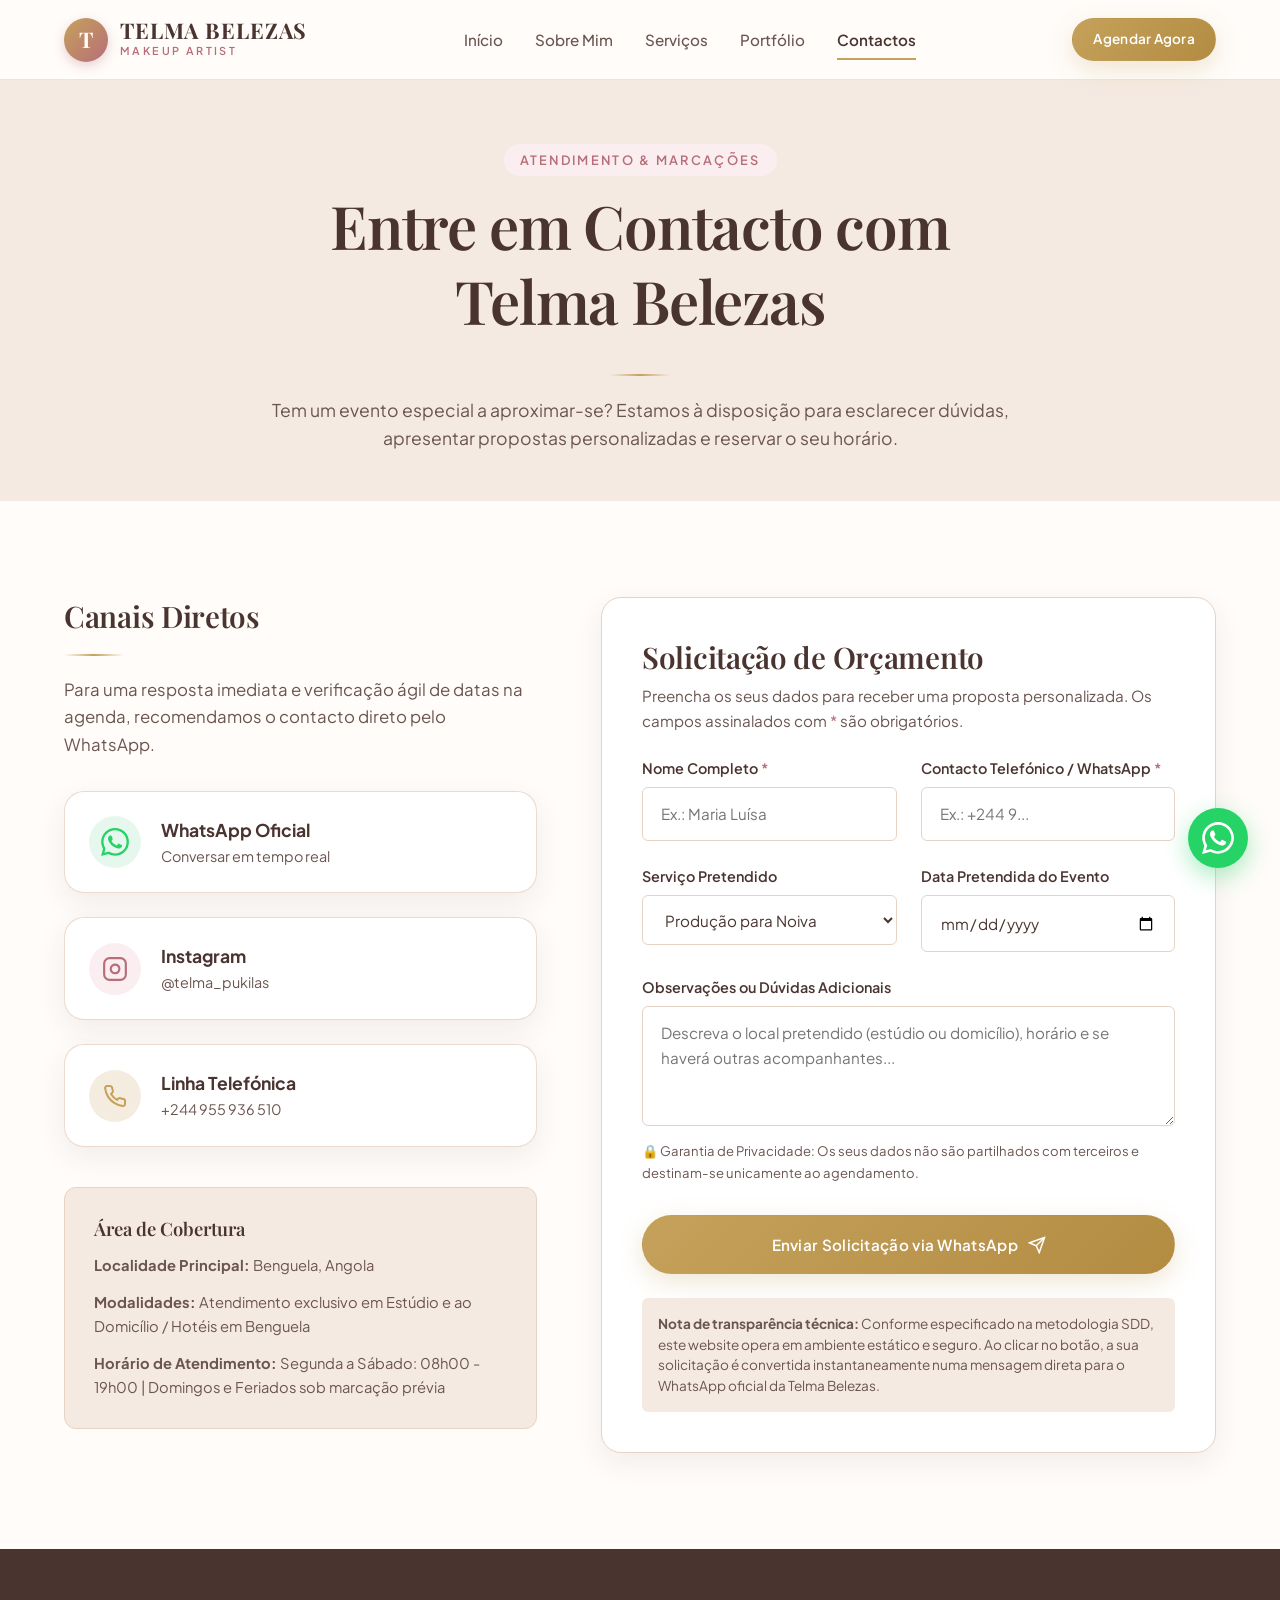
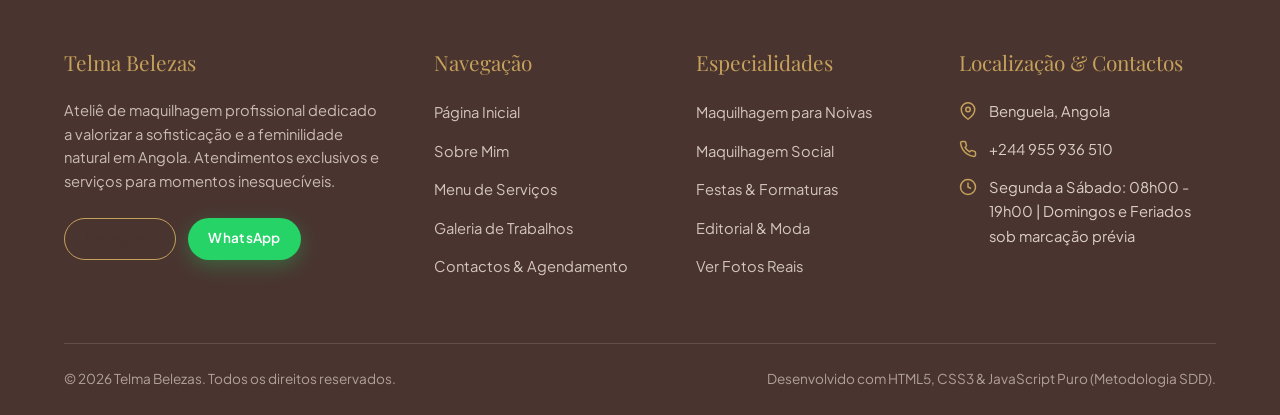
==== commit f5a01c0a: "fix: update Instagram handle to @telma_pukilas" ====
--- a/contactos.html
+++ b/contactos.html
@@ -106,7 +106,7 @@
               </div>
               <div>
                 <div style="font-weight: 700; color: var(--color-brown-dark); font-size: 1.1rem;">Instagram</div>
-                <div style="font-size: 0.9rem; color: var(--color-brown-muted);" data-config="instagramHandle">Telma Pukilas</div>
+                <div style="font-size: 0.9rem; color: var(--color-brown-muted);" data-config="instagramHandle">@telma_pukilas</div>
               </div>
             </a>
 
--- a/css/components.css
+++ b/css/components.css
@@ -403,16 +403,18 @@
   width: 100%;
   max-width: 440px;
   aspect-ratio: 4 / 5;
-  border-radius: 180px 180px var(--radius-lg) var(--radius-lg);
+  border-radius: var(--radius-lg);
   overflow: hidden;
   box-shadow: var(--shadow-card);
   border: 8px solid #FFFFFF;
+  background-color: var(--color-nude-light);
 }
 
 .hero-image {
   width: 100%;
   height: 100%;
   object-fit: cover;
+  object-position: center 15%;
   transition: transform var(--transition-slow);
 }
 
